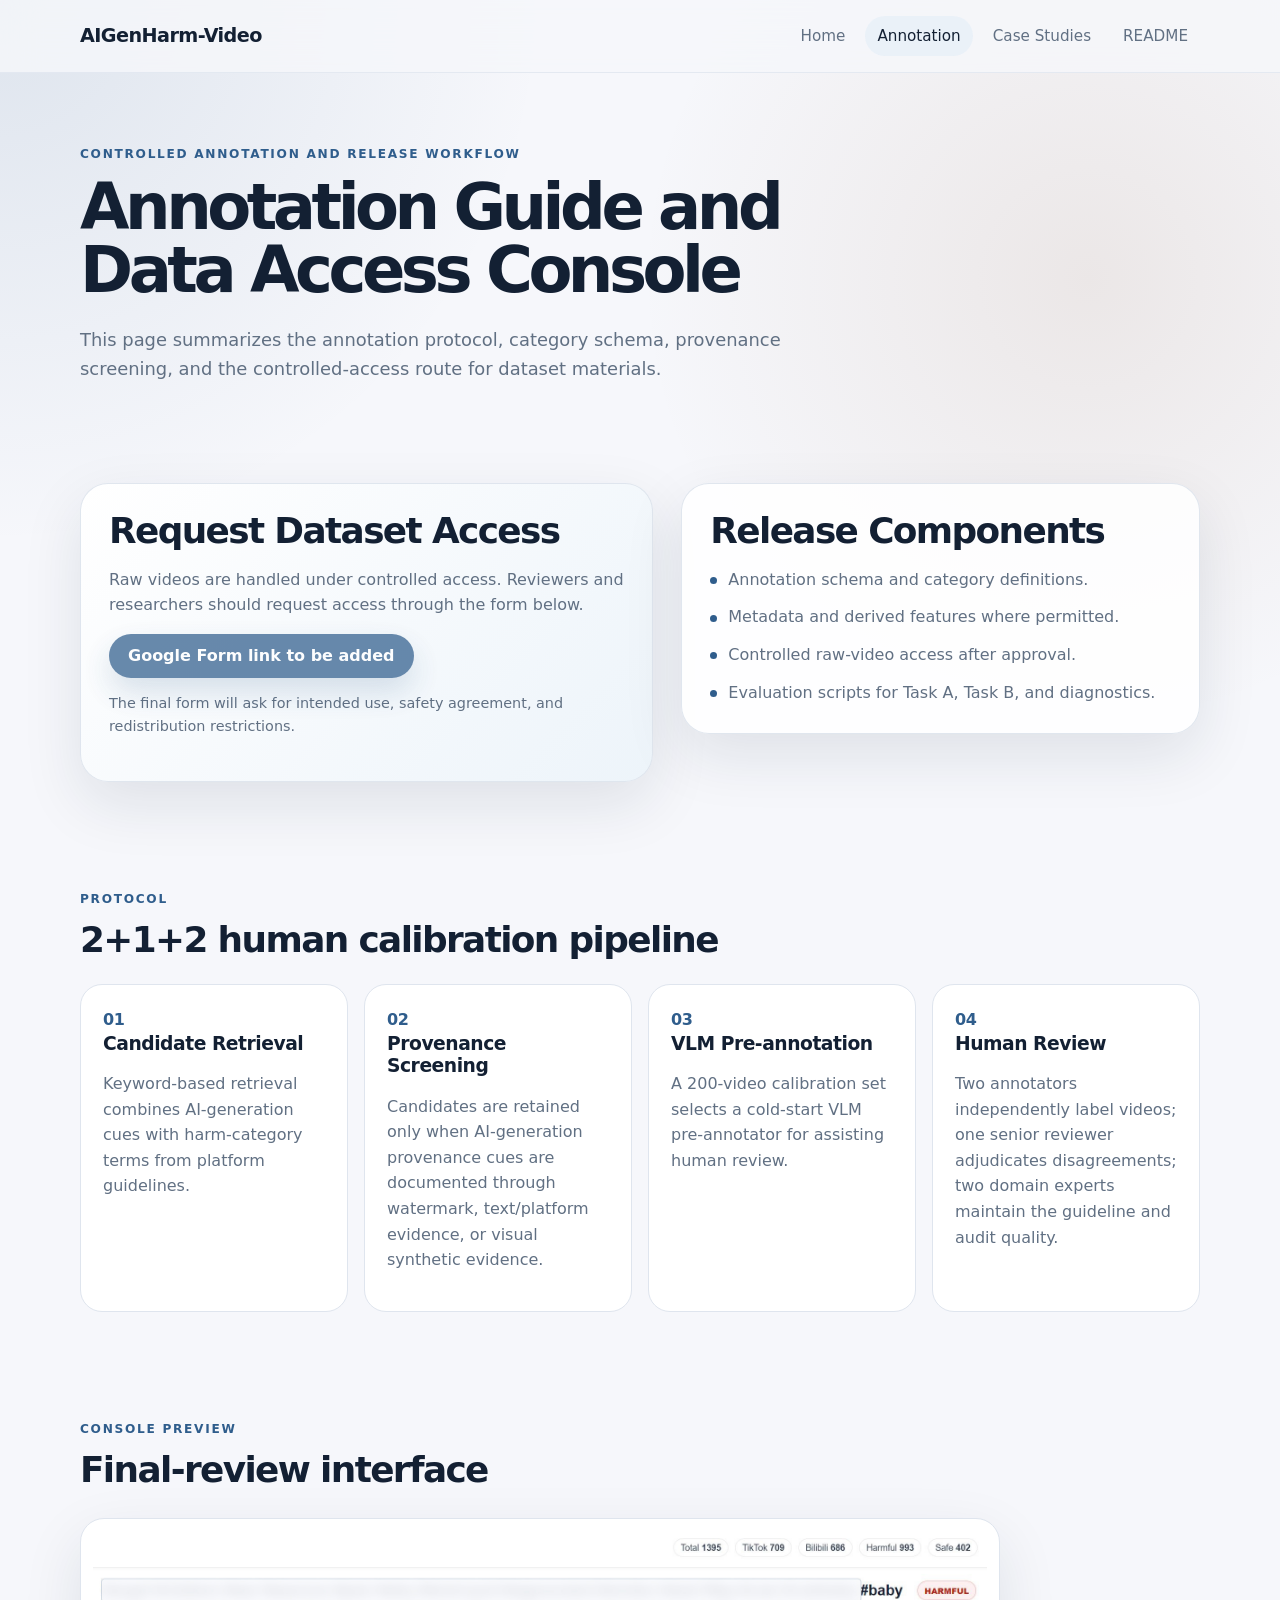
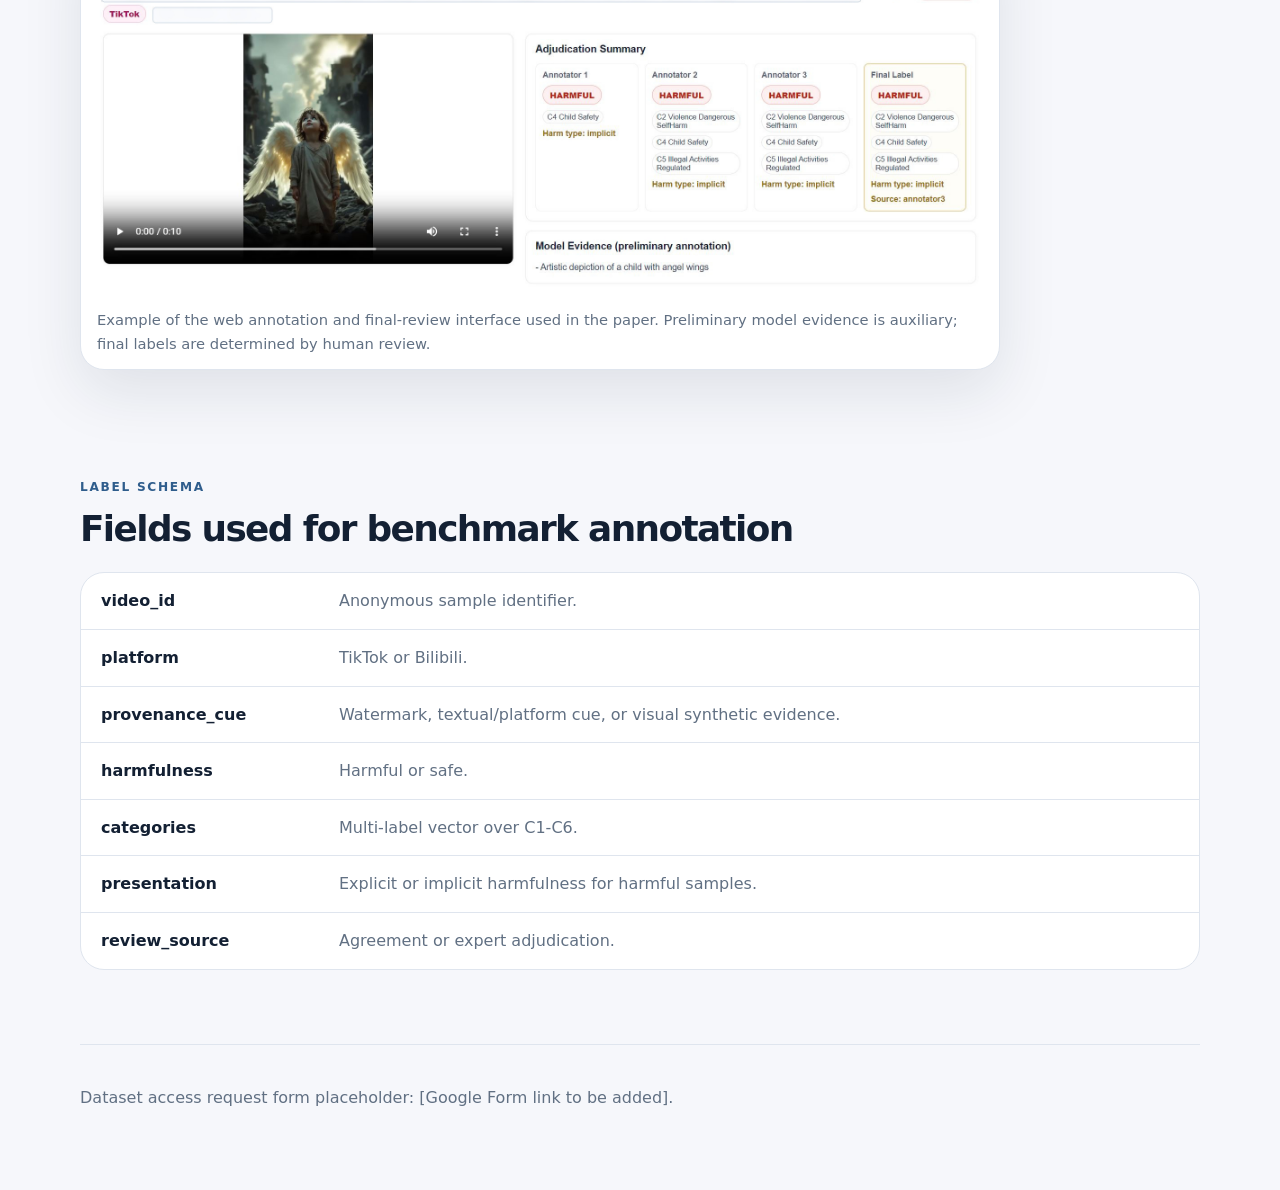
==== annotation.html @ 0543a943 "Initial anonymous release" ====
<!doctype html>
<html lang="en">
<head>
  <meta charset="utf-8">
  <meta name="viewport" content="width=device-width, initial-scale=1">
  <title>Annotation Console | AIGenHarm-Video</title>
  <link rel="stylesheet" href="assets/css/style.css">
</head>
<body>
  <header class="site-header">
    <nav class="nav">
      <a class="brand" href="index.html">AIGenHarm-Video</a>
      <div class="nav-links">
        <a href="index.html">Home</a>
        <a href="annotation.html" class="active">Annotation</a>
        <a href="cases.html">Case Studies</a>
        <a href="README.md">README</a>
      </div>
    </nav>
  </header>

  <main>
    <section class="page-hero compact">
      <p class="eyebrow">Controlled annotation and release workflow</p>
      <h1>Annotation Guide and Data Access Console</h1>
      <p class="lead">This page summarizes the annotation protocol, category schema, provenance screening, and the controlled-access route for dataset materials.</p>
    </section>

    <section class="section two-col">
      <div class="card strong">
        <h2>Request Dataset Access</h2>
        <p>Raw videos are handled under controlled access. Reviewers and researchers should request access through the form below.</p>
        <a class="button primary disabled" href="#" aria-disabled="true">Google Form link to be added</a>
        <p class="note">The final form will ask for intended use, safety agreement, and redistribution restrictions.</p>
      </div>
      <div class="card">
        <h2>Release Components</h2>
        <ul class="clean-list">
          <li>Annotation schema and category definitions.</li>
          <li>Metadata and derived features where permitted.</li>
          <li>Controlled raw-video access after approval.</li>
          <li>Evaluation scripts for Task A, Task B, and diagnostics.</li>
        </ul>
      </div>
    </section>

    <section class="section">
      <div class="section-head">
        <p class="eyebrow">Protocol</p>
        <h2>2+1+2 human calibration pipeline</h2>
      </div>
      <div class="timeline">
        <article><span>01</span><h3>Candidate Retrieval</h3><p>Keyword-based retrieval combines AI-generation cues with harm-category terms from platform guidelines.</p></article>
        <article><span>02</span><h3>Provenance Screening</h3><p>Candidates are retained only when AI-generation provenance cues are documented through watermark, text/platform evidence, or visual synthetic evidence.</p></article>
        <article><span>03</span><h3>VLM Pre-annotation</h3><p>A 200-video calibration set selects a cold-start VLM pre-annotator for assisting human review.</p></article>
        <article><span>04</span><h3>Human Review</h3><p>Two annotators independently label videos; one senior reviewer adjudicates disagreements; two domain experts maintain the guideline and audit quality.</p></article>
      </div>
    </section>

    <section class="section">
      <div class="section-head">
        <p class="eyebrow">Console Preview</p>
        <h2>Final-review interface</h2>
      </div>
      <figure class="wide-figure console-shot">
        <img src="assets/images/web_annotation_interface_final.jpg" alt="Annotation interface screenshot">
        <figcaption>Example of the web annotation and final-review interface used in the paper. Preliminary model evidence is auxiliary; final labels are determined by human review.</figcaption>
      </figure>
    </section>

    <section class="section">
      <div class="section-head">
        <p class="eyebrow">Label Schema</p>
        <h2>Fields used for benchmark annotation</h2>
      </div>
      <div class="schema-table">
        <div><b>video_id</b><span>Anonymous sample identifier.</span></div>
        <div><b>platform</b><span>TikTok or Bilibili.</span></div>
        <div><b>provenance_cue</b><span>Watermark, textual/platform cue, or visual synthetic evidence.</span></div>
        <div><b>harmfulness</b><span>Harmful or safe.</span></div>
        <div><b>categories</b><span>Multi-label vector over C1-C6.</span></div>
        <div><b>presentation</b><span>Explicit or implicit harmfulness for harmful samples.</span></div>
        <div><b>review_source</b><span>Agreement or expert adjudication.</span></div>
      </div>
    </section>
  </main>

  <footer class="footer">
    <p>Dataset access request form placeholder: [Google Form link to be added].</p>
  </footer>
  <script src="assets/js/main.js"></script>
</body>
</html>
---- assets/css/style.css ----
:root {
  --bg: #f6f7fb;
  --panel: #ffffff;
  --ink: #132033;
  --muted: #617083;
  --line: #dfe5ee;
  --brand: #2f5d8c;
  --brand-2: #8d5a37;
  --soft: #eaf1f8;
  --danger: #b94b4b;
  --safe: #437a62;
  --shadow: 0 22px 60px rgba(23, 37, 59, 0.10);
}

* { box-sizing: border-box; }

body {
  margin: 0;
  background:
    radial-gradient(circle at top left, rgba(47, 93, 140, 0.12), transparent 34rem),
    radial-gradient(circle at 85% 10%, rgba(141, 90, 55, 0.10), transparent 28rem),
    var(--bg);
  color: var(--ink);
  font-family: Inter, ui-sans-serif, system-ui, -apple-system, BlinkMacSystemFont, "Segoe UI", sans-serif;
  line-height: 1.6;
}

a { color: var(--brand); text-decoration: none; }

.site-header {
  position: sticky;
  top: 0;
  z-index: 20;
  backdrop-filter: blur(18px);
  background: rgba(246, 247, 251, 0.82);
  border-bottom: 1px solid rgba(223, 229, 238, 0.76);
}

.nav {
  width: min(1120px, calc(100% - 32px));
  margin: 0 auto;
  height: 72px;
  display: flex;
  align-items: center;
  justify-content: space-between;
}

.brand {
  color: var(--ink);
  font-weight: 800;
  letter-spacing: -0.03em;
  font-size: 1.2rem;
}

.nav-links { display: flex; gap: 8px; align-items: center; }

.nav-links a {
  color: var(--muted);
  padding: 8px 12px;
  border-radius: 999px;
  font-size: 0.95rem;
}

.nav-links a.active,
.nav-links a:hover {
  color: var(--ink);
  background: var(--soft);
}

main {
  width: min(1120px, calc(100% - 32px));
  margin: 0 auto;
}

.hero {
  min-height: 610px;
  display: grid;
  grid-template-columns: minmax(0, 1.05fr) minmax(360px, 0.95fr);
  gap: 42px;
  align-items: center;
  padding: 72px 0 56px;
}

.page-hero {
  padding: 72px 0 28px;
}

.page-hero.compact { max-width: 850px; }

.eyebrow {
  text-transform: uppercase;
  letter-spacing: 0.14em;
  color: var(--brand);
  font-size: 0.76rem;
  font-weight: 800;
  margin: 0 0 12px;
}

h1 {
  font-size: clamp(2.4rem, 5vw, 4.8rem);
  line-height: 0.98;
  letter-spacing: -0.07em;
  margin: 0 0 24px;
}

h2 {
  font-size: clamp(1.7rem, 2.8vw, 2.6rem);
  line-height: 1.08;
  letter-spacing: -0.045em;
  margin: 0 0 16px;
}

h3 {
  margin: 0 0 8px;
  line-height: 1.2;
  letter-spacing: -0.025em;
}

.lead {
  color: var(--muted);
  font-size: 1.12rem;
  max-width: 760px;
}

.hero-actions { display: flex; gap: 12px; flex-wrap: wrap; margin-top: 30px; }

.button {
  display: inline-flex;
  align-items: center;
  justify-content: center;
  min-height: 44px;
  padding: 0 18px;
  border-radius: 999px;
  font-weight: 750;
  border: 1px solid transparent;
}

.button.primary { background: var(--brand); color: #fff; box-shadow: 0 14px 30px rgba(47, 93, 140, 0.24); }
.button.secondary { background: #fff; color: var(--ink); border-color: var(--line); }
.button.disabled { opacity: 0.72; pointer-events: none; }

.hero-panel,
.card,
.chart-card,
.case-card {
  background: rgba(255, 255, 255, 0.86);
  border: 1px solid rgba(223, 229, 238, 0.95);
  box-shadow: var(--shadow);
  border-radius: 28px;
}

.hero-panel {
  padding: 28px;
}

.metric-grid {
  display: grid;
  grid-template-columns: 1fr 1fr;
  gap: 14px;
}

.metric {
  padding: 18px;
  border: 1px solid var(--line);
  border-radius: 20px;
  background: linear-gradient(180deg, #fff, #f7f9fc);
}

.metric span {
  display: block;
  font-size: 2.15rem;
  line-height: 1;
  font-weight: 850;
  letter-spacing: -0.06em;
}

.metric label {
  color: var(--muted);
  font-size: 0.88rem;
}

.mini-chart { margin-top: 24px; display: grid; gap: 14px; }

.bar-row {
  display: grid;
  grid-template-columns: 120px 1fr 56px;
  gap: 12px;
  align-items: center;
  font-size: 0.92rem;
  color: var(--muted);
}

.bar-row div {
  height: 12px;
  background: #edf1f6;
  border-radius: 999px;
  overflow: hidden;
}

.bar-row i {
  display: block;
  height: 100%;
  background: var(--danger);
  border-radius: inherit;
}

.bar-row.safe i { background: var(--safe); }
.bar-row.implicit i { background: var(--brand-2); }
.bar-row b { color: var(--ink); font-weight: 750; }

.section {
  padding: 54px 0;
}

.two-col {
  display: grid;
  grid-template-columns: 1.05fr 0.95fr;
  gap: 28px;
  align-items: start;
}

.card {
  padding: 28px;
}

.card.strong {
  background: linear-gradient(135deg, #fff, #edf4fa);
}

.clean-list {
  padding: 0;
  margin: 0;
  list-style: none;
  display: grid;
  gap: 12px;
}

.clean-list li {
  padding-left: 18px;
  position: relative;
  color: var(--muted);
}

.clean-list li:before {
  content: "";
  position: absolute;
  left: 0;
  top: 0.65em;
  width: 7px;
  height: 7px;
  background: var(--brand);
  border-radius: 99px;
}

.section-head { max-width: 760px; margin-bottom: 24px; }

.taxonomy-grid {
  display: grid;
  grid-template-columns: repeat(3, 1fr);
  gap: 16px;
}

.taxonomy-grid article {
  padding: 22px;
  border-radius: 22px;
  border: 1px solid var(--line);
  background: rgba(255,255,255,0.76);
}

.taxonomy-grid span {
  display: inline-flex;
  width: 42px;
  height: 42px;
  border-radius: 14px;
  align-items: center;
  justify-content: center;
  color: #fff;
  background: var(--brand);
  font-weight: 850;
  margin-bottom: 14px;
}

.taxonomy-grid p,
.card p,
.chart-card p,
.case-card p,
.timeline p {
  color: var(--muted);
}

.wide-figure {
  margin: 28px 0 0;
  padding: 12px;
  background: #fff;
  border: 1px solid var(--line);
  border-radius: 24px;
  box-shadow: var(--shadow);
}

.wide-figure img,
.image-grid img,
.case-card img {
  width: 100%;
  display: block;
  border-radius: 16px;
}

figcaption {
  color: var(--muted);
  font-size: 0.92rem;
  padding: 10px 4px 2px;
}

.stats-layout,
.image-grid {
  display: grid;
  grid-template-columns: repeat(3, 1fr);
  gap: 18px;
}

.chart-card {
  padding: 22px;
}

.stacked {
  display: flex;
  overflow: hidden;
  border-radius: 999px;
  border: 1px solid var(--line);
  height: 42px;
  margin: 18px 0;
}

.stacked span {
  display: flex;
  align-items: center;
  justify-content: center;
  color: #fff;
  font-weight: 750;
  font-size: 0.9rem;
}

.stacked span:first-child { background: var(--brand); }
.stacked span:last-child { background: var(--brand-2); }

.spark-bars {
  height: 148px;
  display: flex;
  align-items: end;
  gap: 10px;
  padding: 16px 0 4px;
}

.spark-bars div {
  flex: 1;
  min-height: 10px;
  border-radius: 10px 10px 4px 4px;
  background: linear-gradient(180deg, #527fa9, #2f5d8c);
  position: relative;
}

.spark-bars div span {
  position: absolute;
  bottom: -24px;
  left: 50%;
  transform: translateX(-50%);
  color: var(--muted);
  font-size: 0.76rem;
}

.donut {
  width: 142px;
  height: 142px;
  border-radius: 50%;
  margin: 18px auto;
  background: conic-gradient(var(--brand) calc(var(--value) * 1%), #e8edf4 0);
  display: grid;
  place-items: center;
}

.donut:before {
  content: "";
  position: absolute;
}

.donut span {
  width: 92px;
  height: 92px;
  display: grid;
  place-items: center;
  border-radius: 50%;
  background: #fff;
  font-weight: 850;
  color: var(--ink);
}

.donut small {
  display: block;
  font-size: 0.7rem;
  font-weight: 700;
  color: var(--muted);
  margin-top: -30px;
}

.image-grid figure {
  margin: 0;
  padding: 10px;
  background: #fff;
  border: 1px solid var(--line);
  border-radius: 20px;
}

.timeline {
  display: grid;
  grid-template-columns: repeat(4, 1fr);
  gap: 16px;
}

.timeline article {
  background: #fff;
  border: 1px solid var(--line);
  border-radius: 22px;
  padding: 22px;
}

.timeline span {
  color: var(--brand);
  font-weight: 850;
  letter-spacing: -0.03em;
}

.console-shot { max-width: 920px; }

.schema-table {
  border: 1px solid var(--line);
  border-radius: 24px;
  overflow: hidden;
  background: #fff;
}

.schema-table div {
  display: grid;
  grid-template-columns: 220px 1fr;
  gap: 18px;
  padding: 15px 20px;
  border-bottom: 1px solid var(--line);
}

.schema-table div:last-child { border-bottom: 0; }
.schema-table span { color: var(--muted); }
.note { font-size: 0.9rem; color: var(--muted); }

.case-list {
  display: grid;
  gap: 24px;
  padding: 28px 0 70px;
}

.case-card {
  padding: 22px;
}

.case-meta {
  display: flex;
  align-items: center;
  gap: 14px;
  flex-wrap: wrap;
  margin-bottom: 14px;
}

.case-meta span {
  color: #fff;
  background: var(--brand);
  padding: 5px 10px;
  border-radius: 999px;
  font-weight: 800;
  font-size: 0.8rem;
}

.case-meta b { font-size: 1.08rem; }
.case-meta em { color: var(--muted); font-style: normal; }

.pred-row {
  border-top: 1px solid var(--line);
  margin-top: 14px;
  padding-top: 12px;
  color: var(--muted);
  font-family: ui-monospace, SFMono-Regular, Menlo, Monaco, Consolas, monospace;
  font-size: 0.9rem;
}

.footer {
  width: min(1120px, calc(100% - 32px));
  margin: 20px auto 40px;
  padding: 24px 0;
  color: var(--muted);
  border-top: 1px solid var(--line);
}

@media (max-width: 860px) {
  .hero,
  .two-col,
  .taxonomy-grid,
  .stats-layout,
  .image-grid,
  .timeline {
    grid-template-columns: 1fr;
  }

  .nav { height: auto; padding: 14px 0; display: grid; gap: 10px; }
  .nav-links { flex-wrap: wrap; }
  .schema-table div { grid-template-columns: 1fr; gap: 4px; }
}
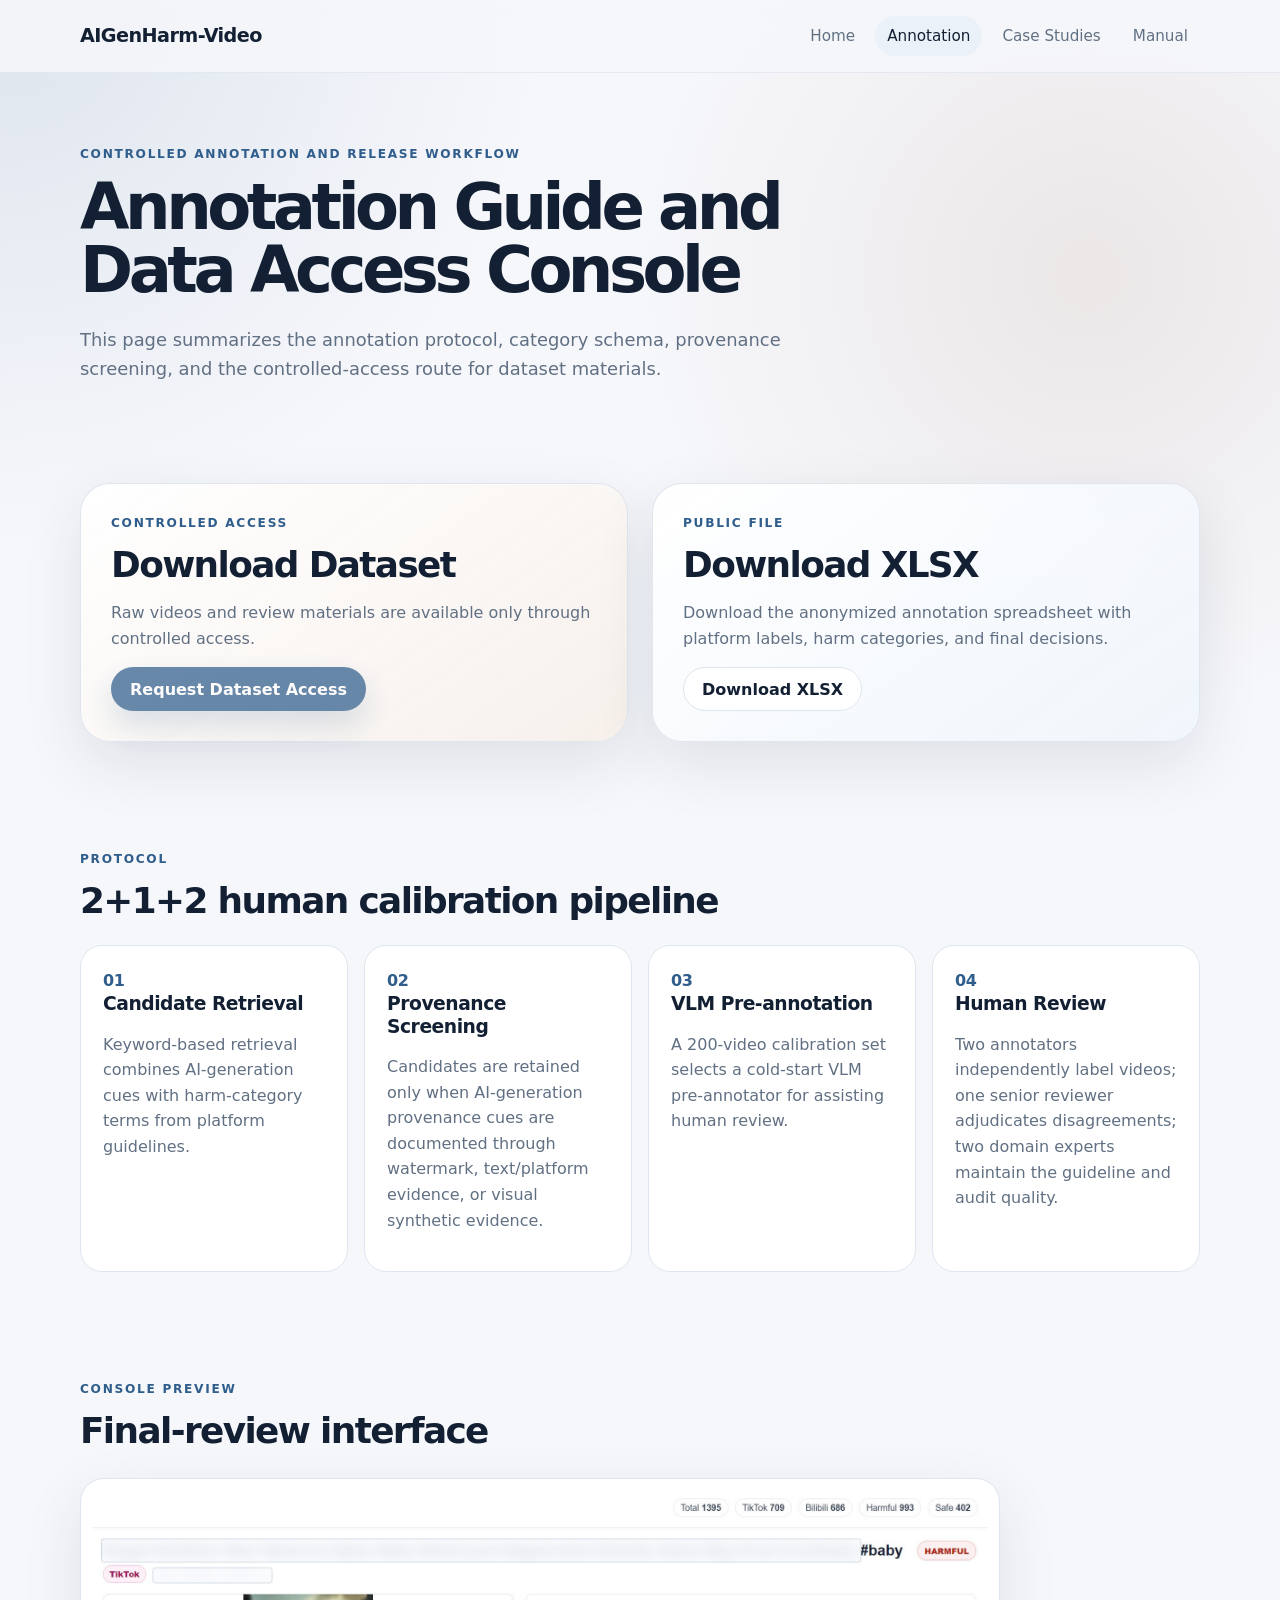
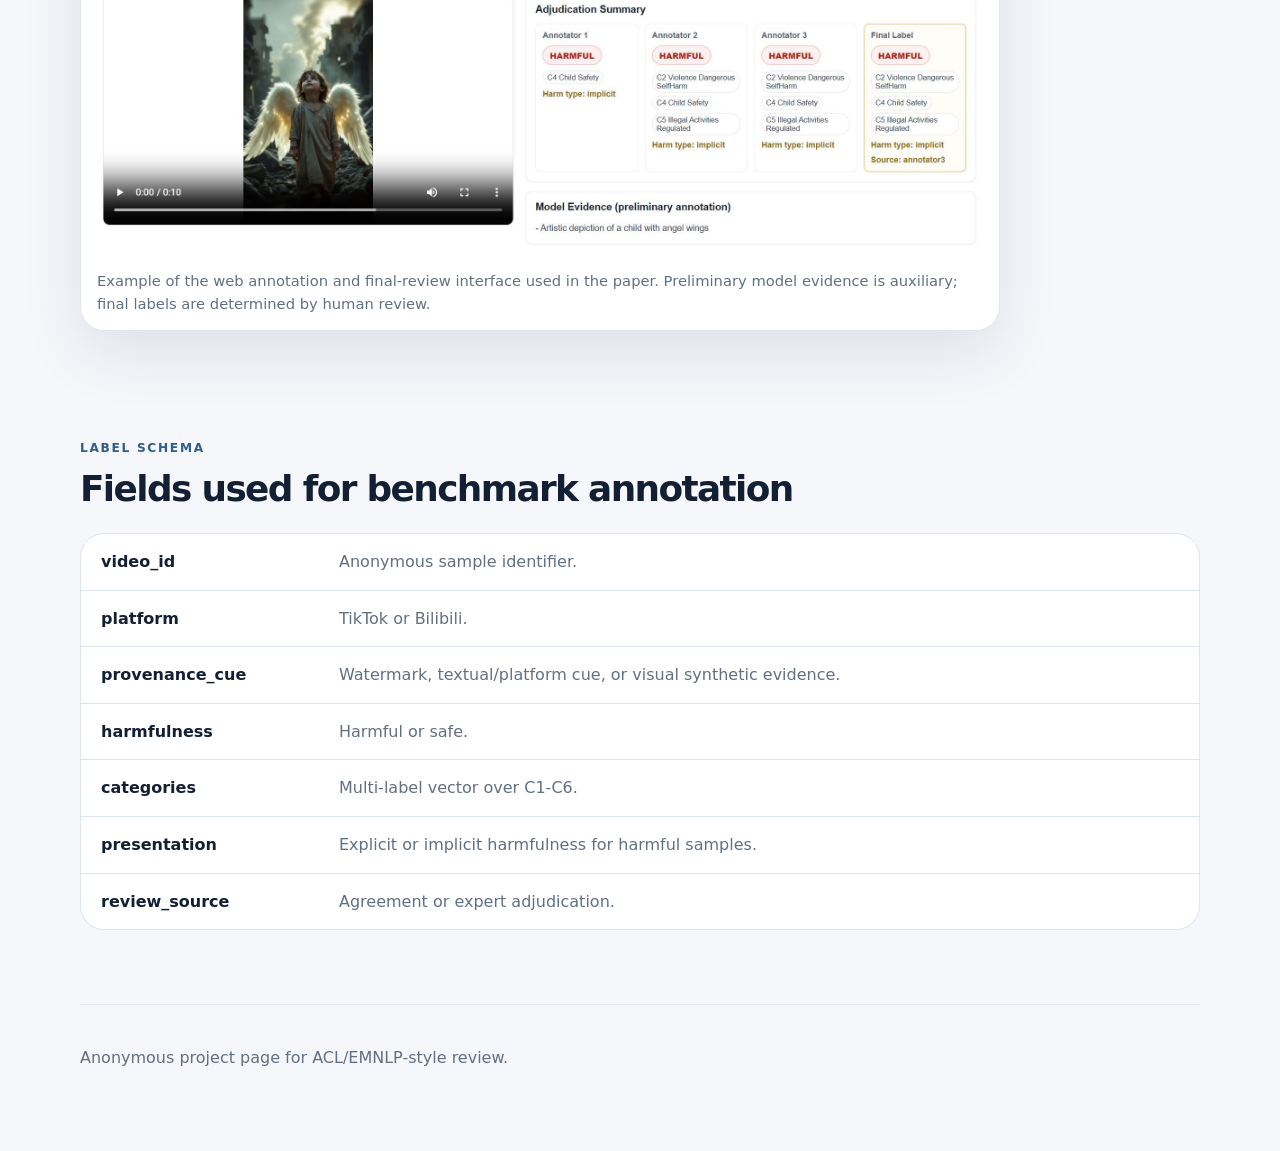
==== commit e34067d2: "Update project website access and manual pages" ====
--- a/annotation.html
+++ b/annotation.html
@@ -14,7 +14,7 @@
         <a href="index.html">Home</a>
         <a href="annotation.html" class="active">Annotation</a>
         <a href="cases.html">Case Studies</a>
-        <a href="README.md">README</a>
+        <a href="manual.html">Manual</a>
       </div>
     </nav>
   </header>
@@ -26,21 +26,18 @@
       <p class="lead">This page summarizes the annotation protocol, category schema, provenance screening, and the controlled-access route for dataset materials.</p>
     </section>
 
-    <section class="section two-col">
-      <div class="card strong">
-        <h2>Request Dataset Access</h2>
-        <p>Raw videos are handled under controlled access. Reviewers and researchers should request access through the form below.</p>
-        <a class="button primary disabled" href="#" aria-disabled="true">Google Form link to be added</a>
-        <p class="note">The final form will ask for intended use, safety agreement, and redistribution restrictions.</p>
+    <section class="section access-grid">
+      <div class="download-card controlled">
+        <p class="eyebrow">Controlled Access</p>
+        <h2>Download Dataset</h2>
+        <p>Raw videos and review materials are available only through controlled access.</p>
+        <a class="button primary disabled" href="#" aria-disabled="true">Request Dataset Access</a>
       </div>
-      <div class="card">
-        <h2>Release Components</h2>
-        <ul class="clean-list">
-          <li>Annotation schema and category definitions.</li>
-          <li>Metadata and derived features where permitted.</li>
-          <li>Controlled raw-video access after approval.</li>
-          <li>Evaluation scripts for Task A, Task B, and diagnostics.</li>
-        </ul>
+      <div class="download-card">
+        <p class="eyebrow">Public File</p>
+        <h2>Download XLSX</h2>
+        <p>Download the anonymized annotation spreadsheet with platform labels, harm categories, and final decisions.</p>
+        <a class="button secondary" href="assets/data/aigcharm_annotations_anonymized.xlsx" download>Download XLSX</a>
       </div>
     </section>
 
@@ -86,9 +83,8 @@
   </main>
 
   <footer class="footer">
-    <p>Dataset access request form placeholder: [Google Form link to be added].</p>
+    <p>Anonymous project page for ACL/EMNLP-style review.</p>
   </footer>
   <script src="assets/js/main.js"></script>
 </body>
 </html>
-
--- a/assets/css/style.css
+++ b/assets/css/style.css
@@ -72,13 +72,25 @@
   margin: 0 auto;
 }
 
+.showcase-hero {
+  padding: 24px 0 0;
+}
+
+.taxonomy-showcase {
+  margin-top: 0;
+}
+
+.taxonomy-showcase img {
+  border-radius: 14px;
+}
+
 .hero {
-  min-height: 610px;
+  min-height: 520px;
   display: grid;
   grid-template-columns: minmax(0, 1.05fr) minmax(360px, 0.95fr);
   gap: 42px;
   align-items: center;
-  padding: 72px 0 56px;
+  padding: 52px 0 56px;
 }
 
 .page-hero {
@@ -139,10 +151,37 @@
 .button.secondary { background: #fff; color: var(--ink); border-color: var(--line); }
 .button.disabled { opacity: 0.72; pointer-events: none; }
 
+.download-card {
+  min-height: 250px;
+  padding: 30px;
+  border-radius: 30px;
+  border: 1px solid rgba(223, 229, 238, 0.95);
+  background: linear-gradient(145deg, rgba(255,255,255,0.95), rgba(239,245,251,0.92));
+  box-shadow: var(--shadow);
+  display: flex;
+  flex-direction: column;
+  align-items: flex-start;
+}
+
+.download-card.controlled {
+  background: linear-gradient(145deg, rgba(255,255,255,0.98), rgba(246,239,234,0.92));
+}
+
+.download-card p:not(.eyebrow) {
+  color: var(--muted);
+  margin-top: 0;
+}
+
+.download-card .button {
+  margin-top: auto;
+}
+
 .hero-panel,
 .card,
 .chart-card,
-.case-card {
+.case-card,
+.manual-card,
+.criteria-grid article {
   background: rgba(255, 255, 255, 0.86);
   border: 1px solid rgba(223, 229, 238, 0.95);
   box-shadow: var(--shadow);
@@ -217,6 +256,12 @@
   grid-template-columns: 1.05fr 0.95fr;
   gap: 28px;
   align-items: start;
+}
+
+.access-grid {
+  display: grid;
+  grid-template-columns: repeat(2, minmax(0, 1fr));
+  gap: 24px;
 }
 
 .card {
@@ -288,6 +333,46 @@
   color: var(--muted);
 }
 
+.manual-grid {
+  display: grid;
+  grid-template-columns: 1.1fr 0.95fr 0.95fr;
+  gap: 18px;
+}
+
+.manual-card {
+  padding: 26px;
+}
+
+.manual-card span,
+.criteria-grid b {
+  display: inline-flex;
+  align-items: center;
+  justify-content: center;
+  min-width: 42px;
+  height: 42px;
+  padding: 0 12px;
+  border-radius: 14px;
+  color: #fff;
+  background: var(--brand);
+  font-weight: 850;
+  margin-bottom: 14px;
+}
+
+.manual-card p,
+.criteria-grid p {
+  color: var(--muted);
+}
+
+.criteria-grid {
+  display: grid;
+  grid-template-columns: repeat(3, 1fr);
+  gap: 16px;
+}
+
+.criteria-grid article {
+  padding: 22px;
+}
+
 .wide-figure {
   margin: 28px 0 0;
   padding: 12px;
@@ -500,6 +585,9 @@
 @media (max-width: 860px) {
   .hero,
   .two-col,
+  .access-grid,
+  .manual-grid,
+  .criteria-grid,
   .taxonomy-grid,
   .stats-layout,
   .image-grid,
@@ -511,4 +599,3 @@
   .nav-links { flex-wrap: wrap; }
   .schema-table div { grid-template-columns: 1fr; gap: 4px; }
 }
-
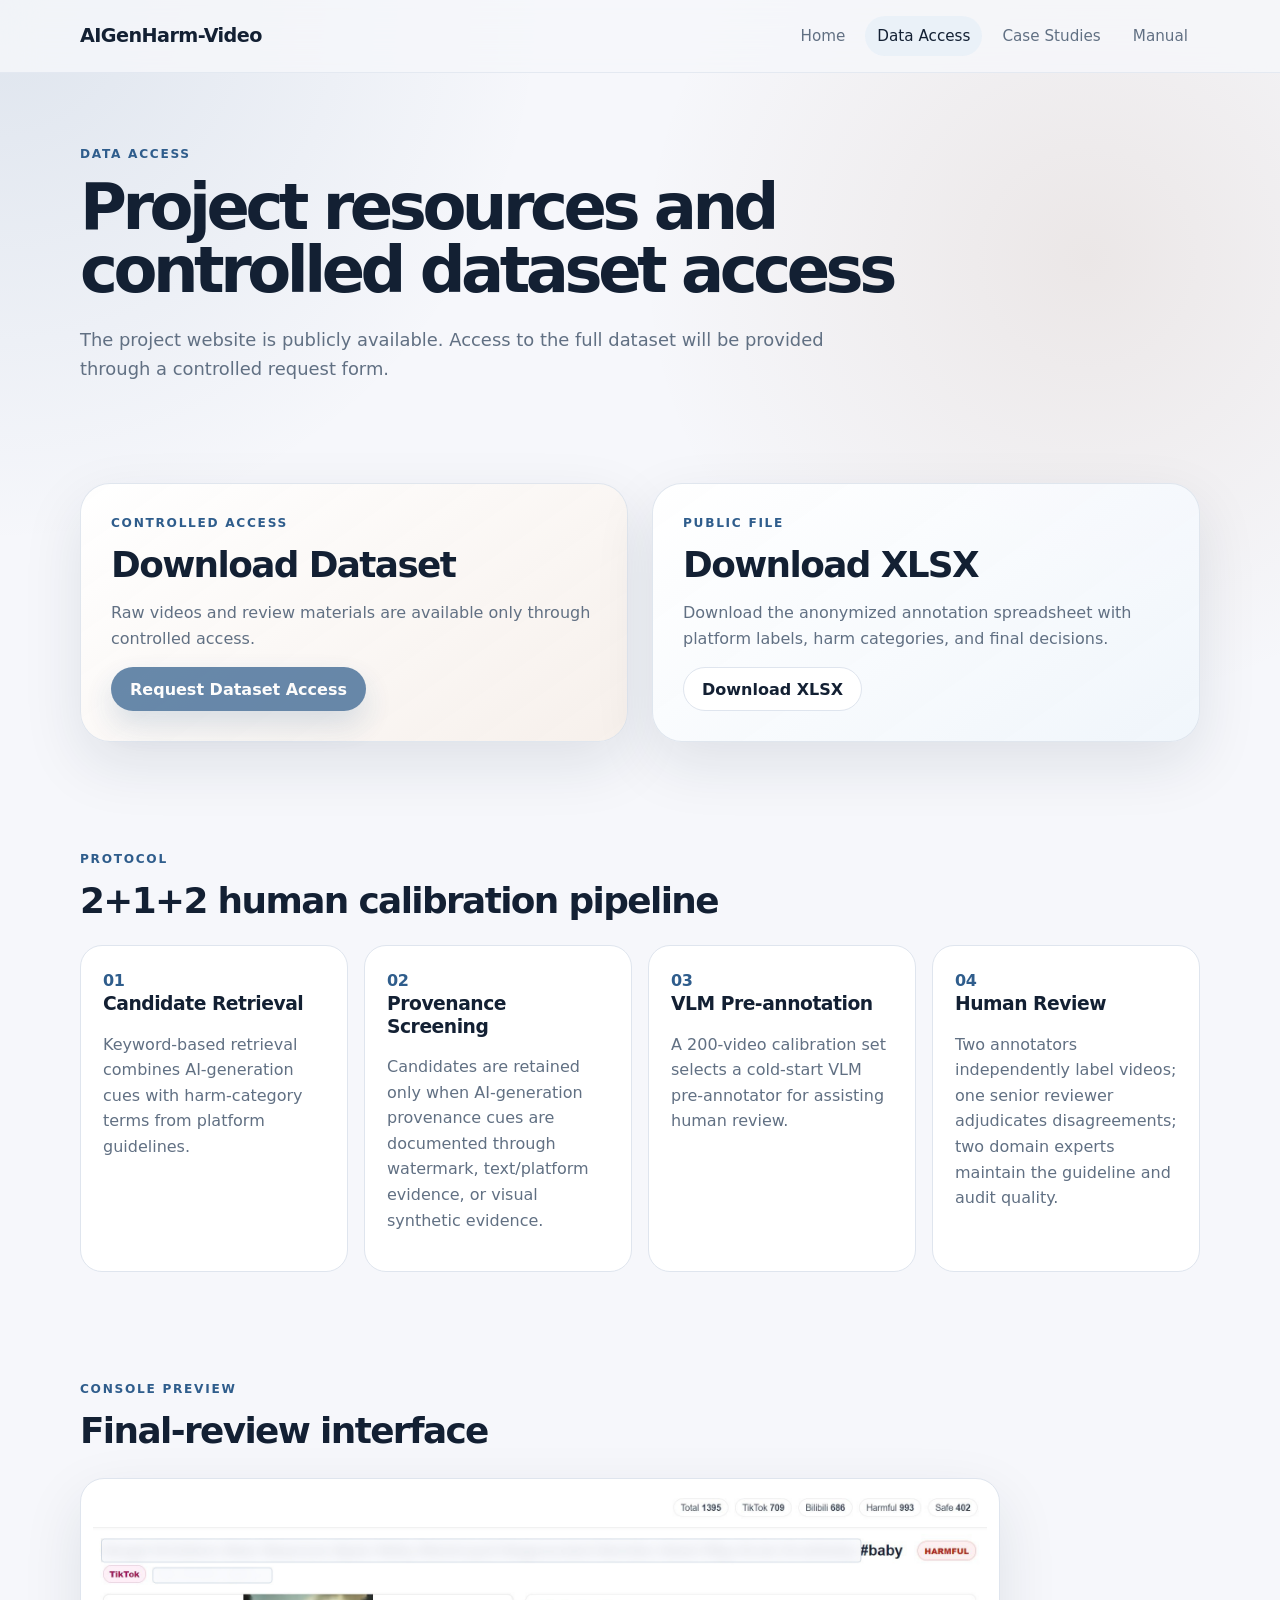
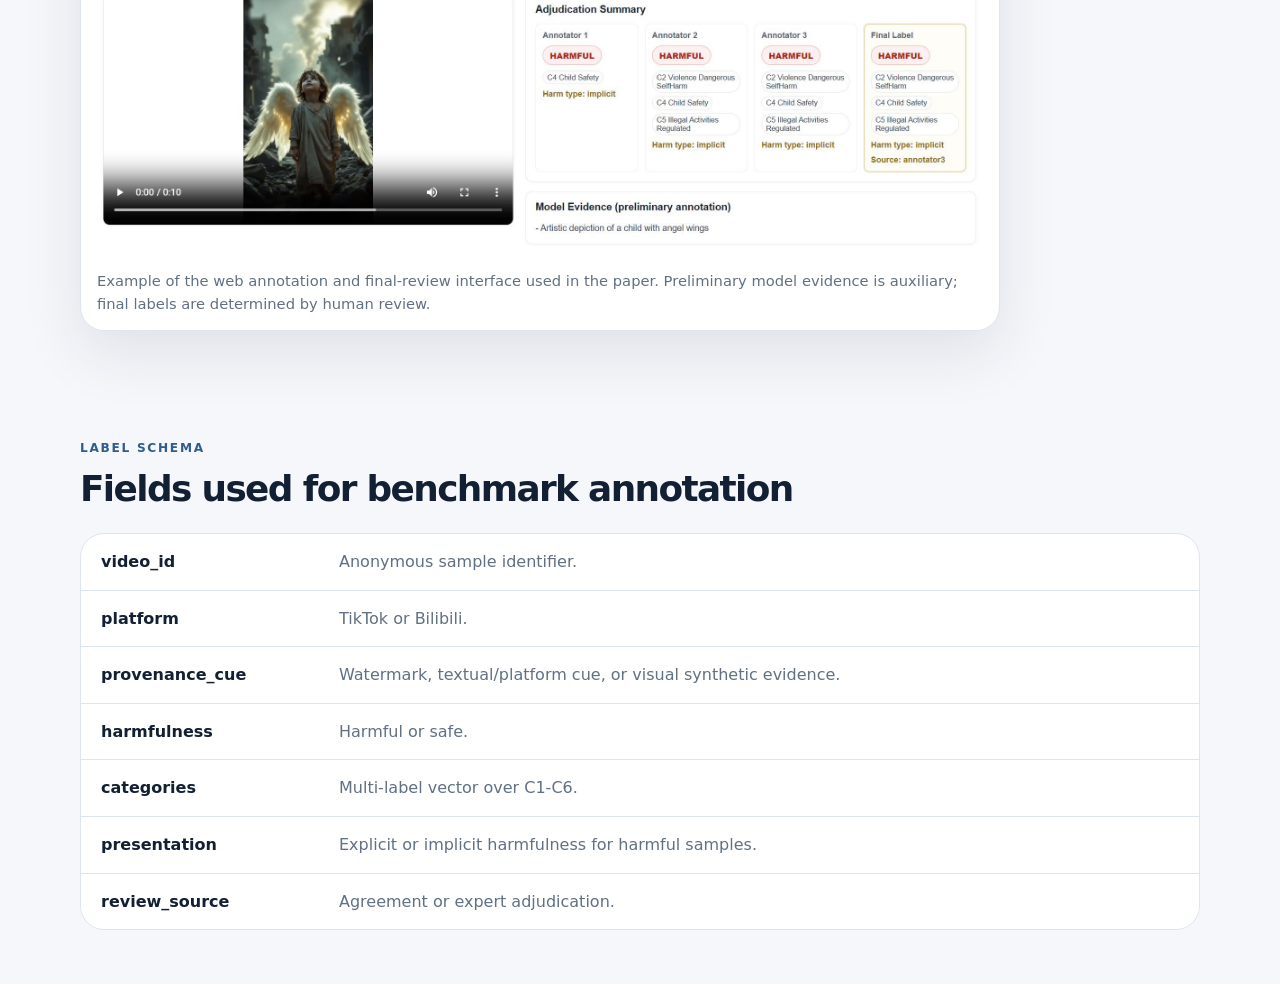
==== commit fb535b56: "Refine website presentation and access copy" ====
--- a/annotation.html
+++ b/annotation.html
@@ -3,7 +3,7 @@
 <head>
   <meta charset="utf-8">
   <meta name="viewport" content="width=device-width, initial-scale=1">
-  <title>Annotation Console | AIGenHarm-Video</title>
+  <title>Data Access | AIGenHarm-Video</title>
   <link rel="stylesheet" href="assets/css/style.css">
 </head>
 <body>
@@ -12,7 +12,7 @@
       <a class="brand" href="index.html">AIGenHarm-Video</a>
       <div class="nav-links">
         <a href="index.html">Home</a>
-        <a href="annotation.html" class="active">Annotation</a>
+        <a href="annotation.html" class="active">Data Access</a>
         <a href="cases.html">Case Studies</a>
         <a href="manual.html">Manual</a>
       </div>
@@ -21,9 +21,9 @@
 
   <main>
     <section class="page-hero compact">
-      <p class="eyebrow">Controlled annotation and release workflow</p>
-      <h1>Annotation Guide and Data Access Console</h1>
-      <p class="lead">This page summarizes the annotation protocol, category schema, provenance screening, and the controlled-access route for dataset materials.</p>
+      <p class="eyebrow">Data Access</p>
+      <h1>Project resources and controlled dataset access</h1>
+      <p class="lead">The project website is publicly available. Access to the full dataset will be provided through a controlled request form.</p>
     </section>
 
     <section class="section access-grid">
@@ -82,9 +82,6 @@
     </section>
   </main>
 
-  <footer class="footer">
-    <p>Anonymous project page for ACL/EMNLP-style review.</p>
-  </footer>
   <script src="assets/js/main.js"></script>
 </body>
 </html>
--- a/assets/css/style.css
+++ b/assets/css/style.css
@@ -73,24 +73,31 @@
 }
 
 .showcase-hero {
-  padding: 24px 0 0;
+  padding: 34px 0 8px;
 }
 
 .taxonomy-showcase {
-  margin-top: 0;
+  margin: 0;
+  padding: 0;
+  background: transparent;
+  border: 0;
+  box-shadow: none;
 }
 
 .taxonomy-showcase img {
-  border-radius: 14px;
+  width: 100%;
+  display: block;
+  border-radius: 26px;
+  box-shadow: 0 24px 70px rgba(23, 37, 59, 0.14);
 }
 
 .hero {
-  min-height: 520px;
+  min-height: 560px;
   display: grid;
   grid-template-columns: minmax(0, 1.05fr) minmax(360px, 0.95fr);
   gap: 42px;
   align-items: center;
-  padding: 52px 0 56px;
+  padding: 70px 0 64px;
 }
 
 .page-hero {
@@ -371,6 +378,40 @@
 
 .criteria-grid article {
   padding: 22px;
+}
+
+.implicit-rules {
+  display: grid;
+  gap: 18px;
+  max-width: 980px;
+  padding-top: 34px;
+}
+
+.implicit-rules article {
+  display: grid;
+  grid-template-columns: 72px 1fr;
+  gap: 22px;
+  align-items: start;
+  padding: 24px 28px;
+  border-radius: 28px;
+  background:
+    linear-gradient(135deg, rgba(255,255,255,0.70), rgba(255,255,255,0.38));
+  border: 1px solid rgba(223, 229, 238, 0.72);
+  box-shadow: 0 18px 46px rgba(23, 37, 59, 0.07);
+}
+
+.implicit-rules span {
+  color: var(--brand);
+  font-size: 1.55rem;
+  line-height: 1;
+  font-weight: 900;
+  letter-spacing: -0.06em;
+}
+
+.implicit-rules p {
+  margin: 0;
+  color: var(--muted);
+  font-size: 1.02rem;
 }
 
 .wide-figure {
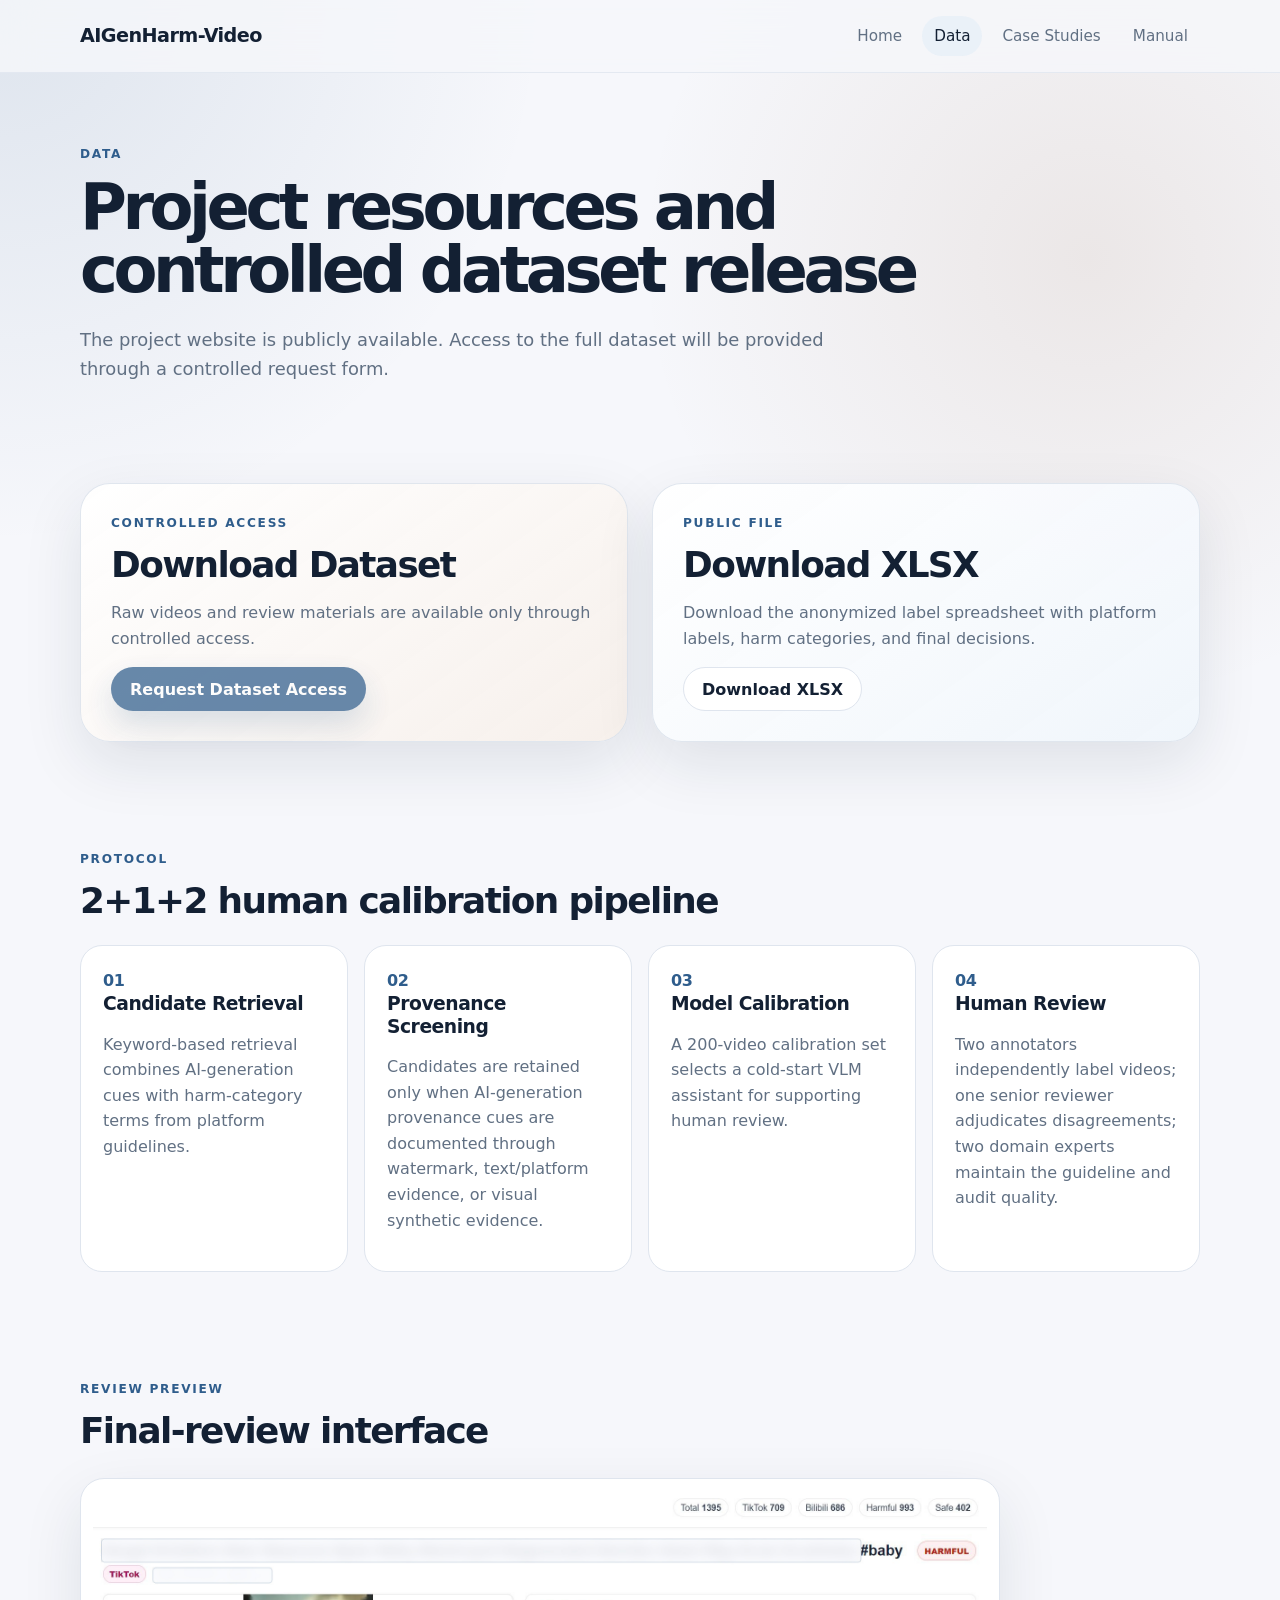
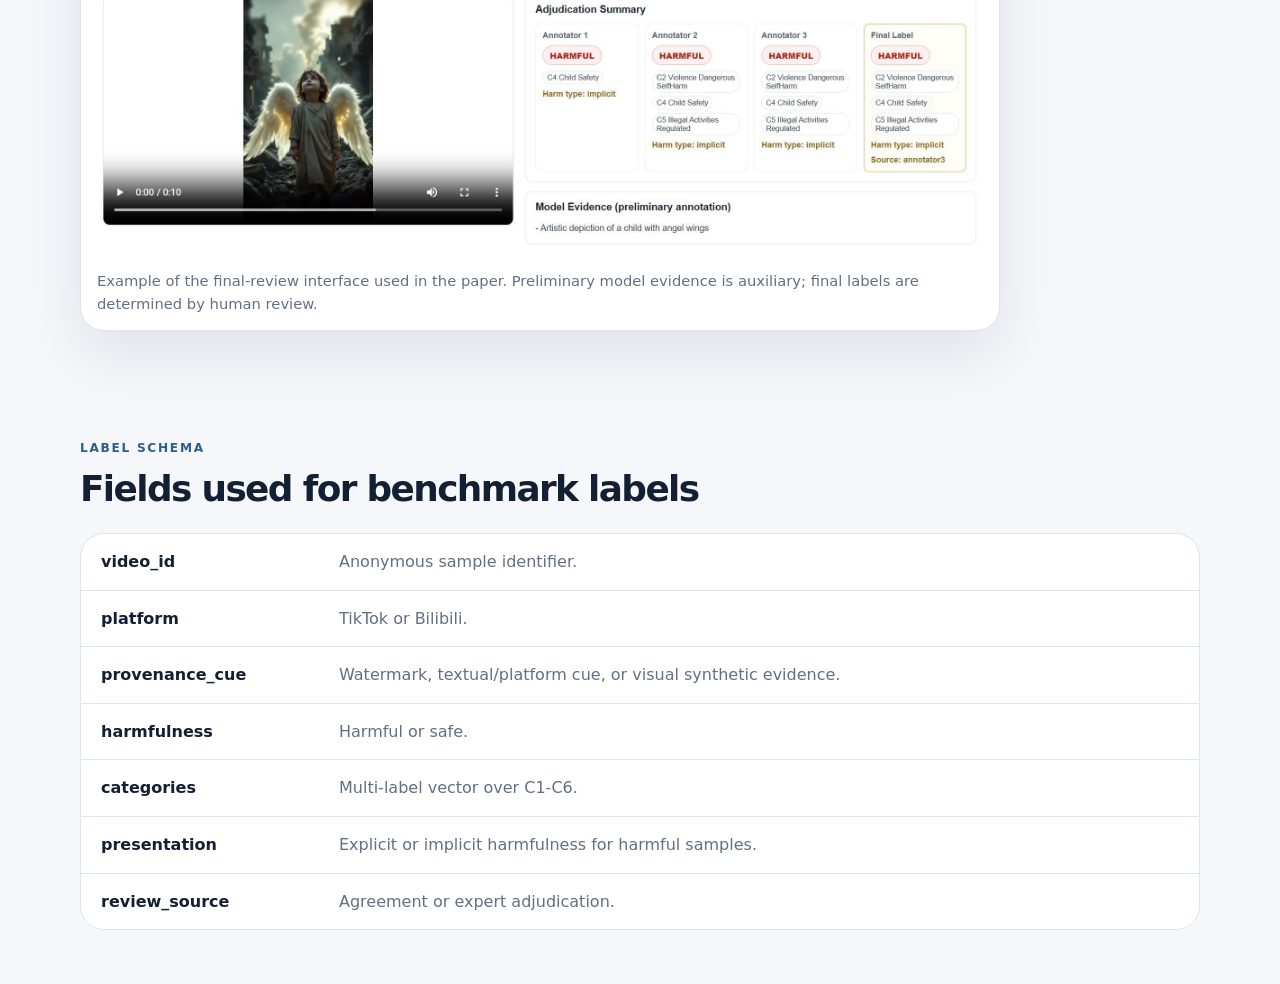
==== commit f016895c: "Rename data access page to data" ====
--- a/annotation.html
+++ b/annotation.html
@@ -2,86 +2,11 @@
 <html lang="en">
 <head>
   <meta charset="utf-8">
-  <meta name="viewport" content="width=device-width, initial-scale=1">
-  <title>Data Access | AIGenHarm-Video</title>
-  <link rel="stylesheet" href="assets/css/style.css">
+  <meta http-equiv="refresh" content="0; url=data.html">
+  <title>Data | AIGenHarm-Video</title>
+  <script>window.location.replace("data.html");</script>
 </head>
 <body>
-  <header class="site-header">
-    <nav class="nav">
-      <a class="brand" href="index.html">AIGenHarm-Video</a>
-      <div class="nav-links">
-        <a href="index.html">Home</a>
-        <a href="annotation.html" class="active">Data Access</a>
-        <a href="cases.html">Case Studies</a>
-        <a href="manual.html">Manual</a>
-      </div>
-    </nav>
-  </header>
-
-  <main>
-    <section class="page-hero compact">
-      <p class="eyebrow">Data Access</p>
-      <h1>Project resources and controlled dataset access</h1>
-      <p class="lead">The project website is publicly available. Access to the full dataset will be provided through a controlled request form.</p>
-    </section>
-
-    <section class="section access-grid">
-      <div class="download-card controlled">
-        <p class="eyebrow">Controlled Access</p>
-        <h2>Download Dataset</h2>
-        <p>Raw videos and review materials are available only through controlled access.</p>
-        <a class="button primary disabled" href="#" aria-disabled="true">Request Dataset Access</a>
-      </div>
-      <div class="download-card">
-        <p class="eyebrow">Public File</p>
-        <h2>Download XLSX</h2>
-        <p>Download the anonymized annotation spreadsheet with platform labels, harm categories, and final decisions.</p>
-        <a class="button secondary" href="assets/data/aigcharm_annotations_anonymized.xlsx" download>Download XLSX</a>
-      </div>
-    </section>
-
-    <section class="section">
-      <div class="section-head">
-        <p class="eyebrow">Protocol</p>
-        <h2>2+1+2 human calibration pipeline</h2>
-      </div>
-      <div class="timeline">
-        <article><span>01</span><h3>Candidate Retrieval</h3><p>Keyword-based retrieval combines AI-generation cues with harm-category terms from platform guidelines.</p></article>
-        <article><span>02</span><h3>Provenance Screening</h3><p>Candidates are retained only when AI-generation provenance cues are documented through watermark, text/platform evidence, or visual synthetic evidence.</p></article>
-        <article><span>03</span><h3>VLM Pre-annotation</h3><p>A 200-video calibration set selects a cold-start VLM pre-annotator for assisting human review.</p></article>
-        <article><span>04</span><h3>Human Review</h3><p>Two annotators independently label videos; one senior reviewer adjudicates disagreements; two domain experts maintain the guideline and audit quality.</p></article>
-      </div>
-    </section>
-
-    <section class="section">
-      <div class="section-head">
-        <p class="eyebrow">Console Preview</p>
-        <h2>Final-review interface</h2>
-      </div>
-      <figure class="wide-figure console-shot">
-        <img src="assets/images/web_annotation_interface_final.jpg" alt="Annotation interface screenshot">
-        <figcaption>Example of the web annotation and final-review interface used in the paper. Preliminary model evidence is auxiliary; final labels are determined by human review.</figcaption>
-      </figure>
-    </section>
-
-    <section class="section">
-      <div class="section-head">
-        <p class="eyebrow">Label Schema</p>
-        <h2>Fields used for benchmark annotation</h2>
-      </div>
-      <div class="schema-table">
-        <div><b>video_id</b><span>Anonymous sample identifier.</span></div>
-        <div><b>platform</b><span>TikTok or Bilibili.</span></div>
-        <div><b>provenance_cue</b><span>Watermark, textual/platform cue, or visual synthetic evidence.</span></div>
-        <div><b>harmfulness</b><span>Harmful or safe.</span></div>
-        <div><b>categories</b><span>Multi-label vector over C1-C6.</span></div>
-        <div><b>presentation</b><span>Explicit or implicit harmfulness for harmful samples.</span></div>
-        <div><b>review_source</b><span>Agreement or expert adjudication.</span></div>
-      </div>
-    </section>
-  </main>
-
-  <script src="assets/js/main.js"></script>
+  <p><a href="data.html">Continue to Data</a></p>
 </body>
 </html>
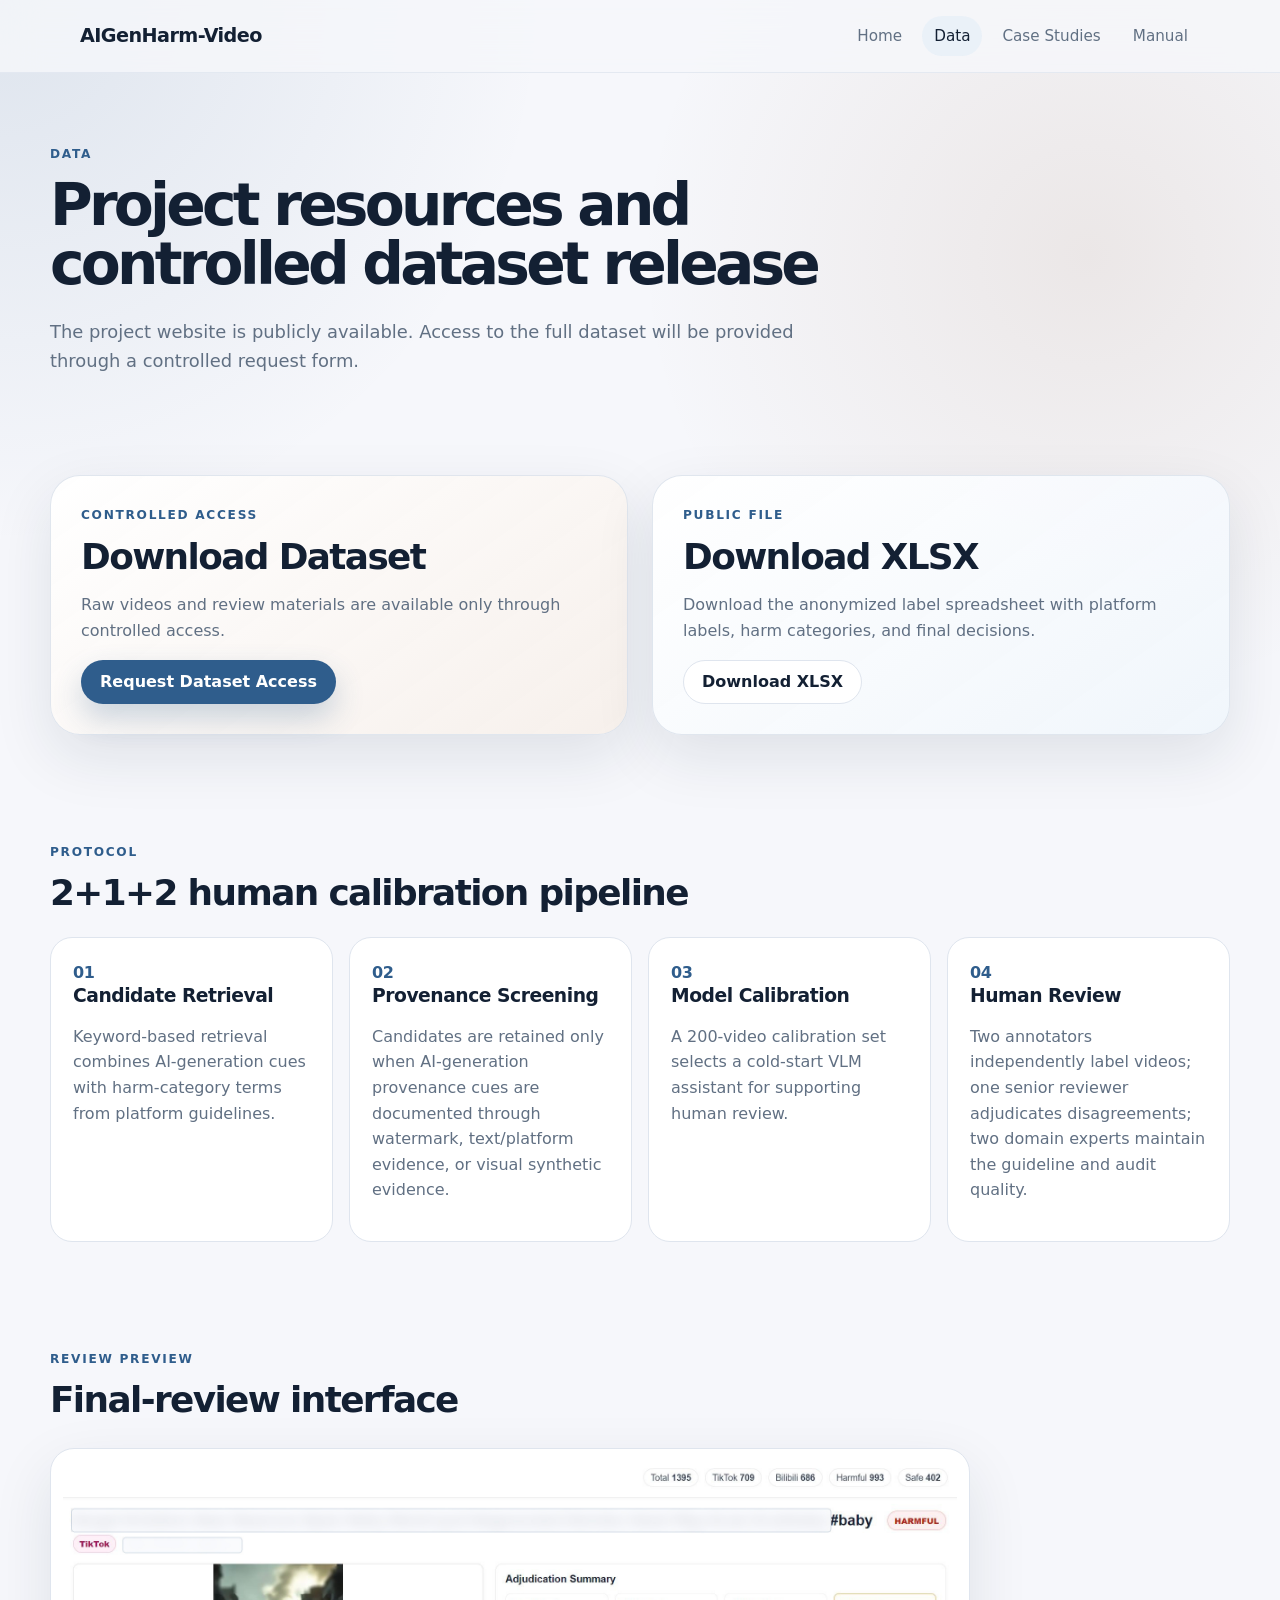
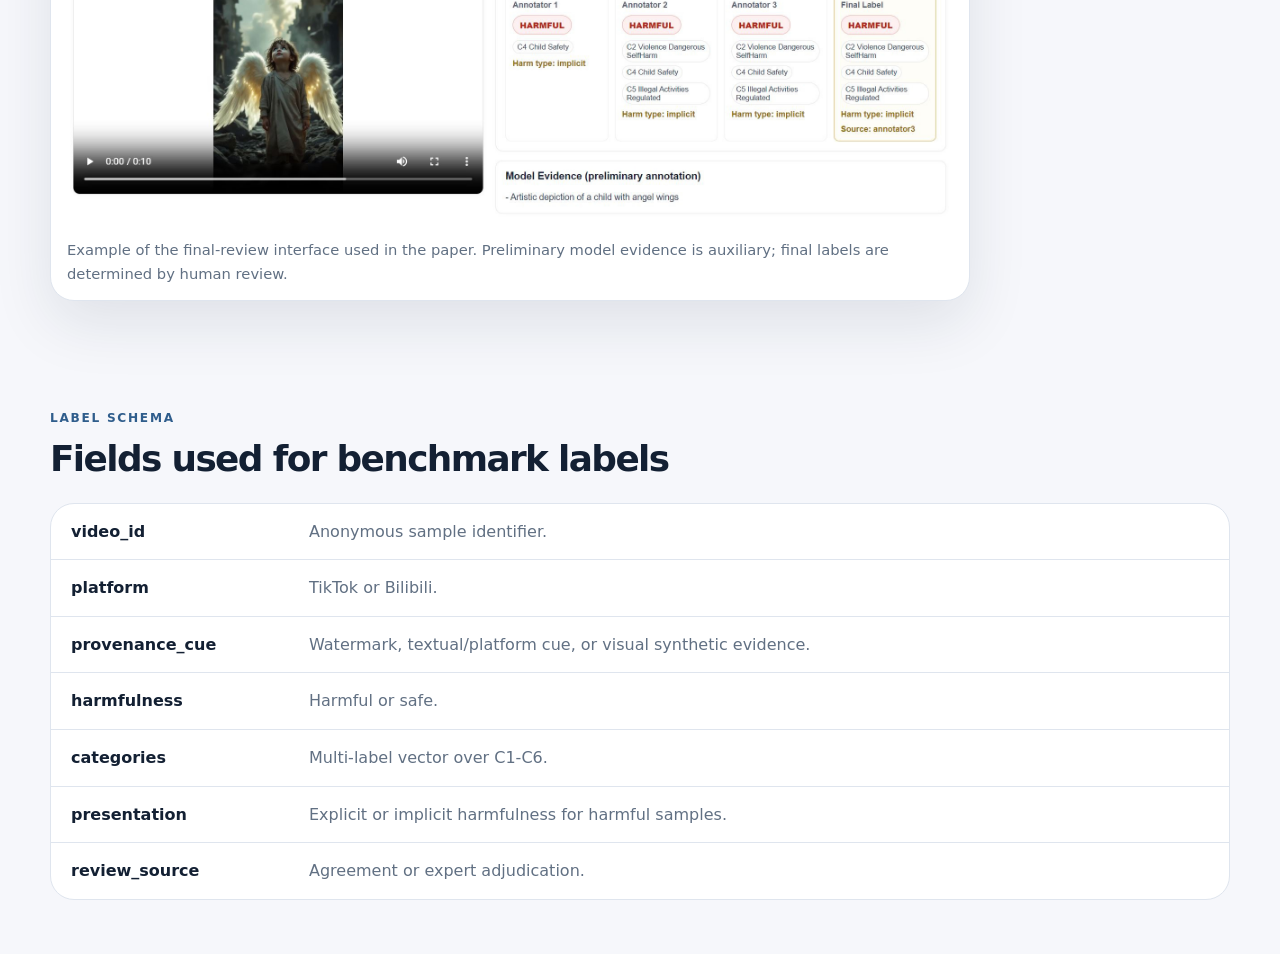
==== commit 2929a590: "Restore root page redirects" ====
--- a/annotation.html
+++ b/annotation.html
@@ -2,11 +2,11 @@
 <html lang="en">
 <head>
   <meta charset="utf-8">
-  <meta http-equiv="refresh" content="0; url=data.html">
+  <meta http-equiv="refresh" content="0; url=site/data.html">
   <title>Data | AIGenHarm-Video</title>
-  <script>window.location.replace("data.html");</script>
+  <script>window.location.replace("site/data.html");</script>
 </head>
 <body>
-  <p><a href="data.html">Continue to Data</a></p>
+  <p><a href="site/data.html">Continue to Data</a></p>
 </body>
 </html>
